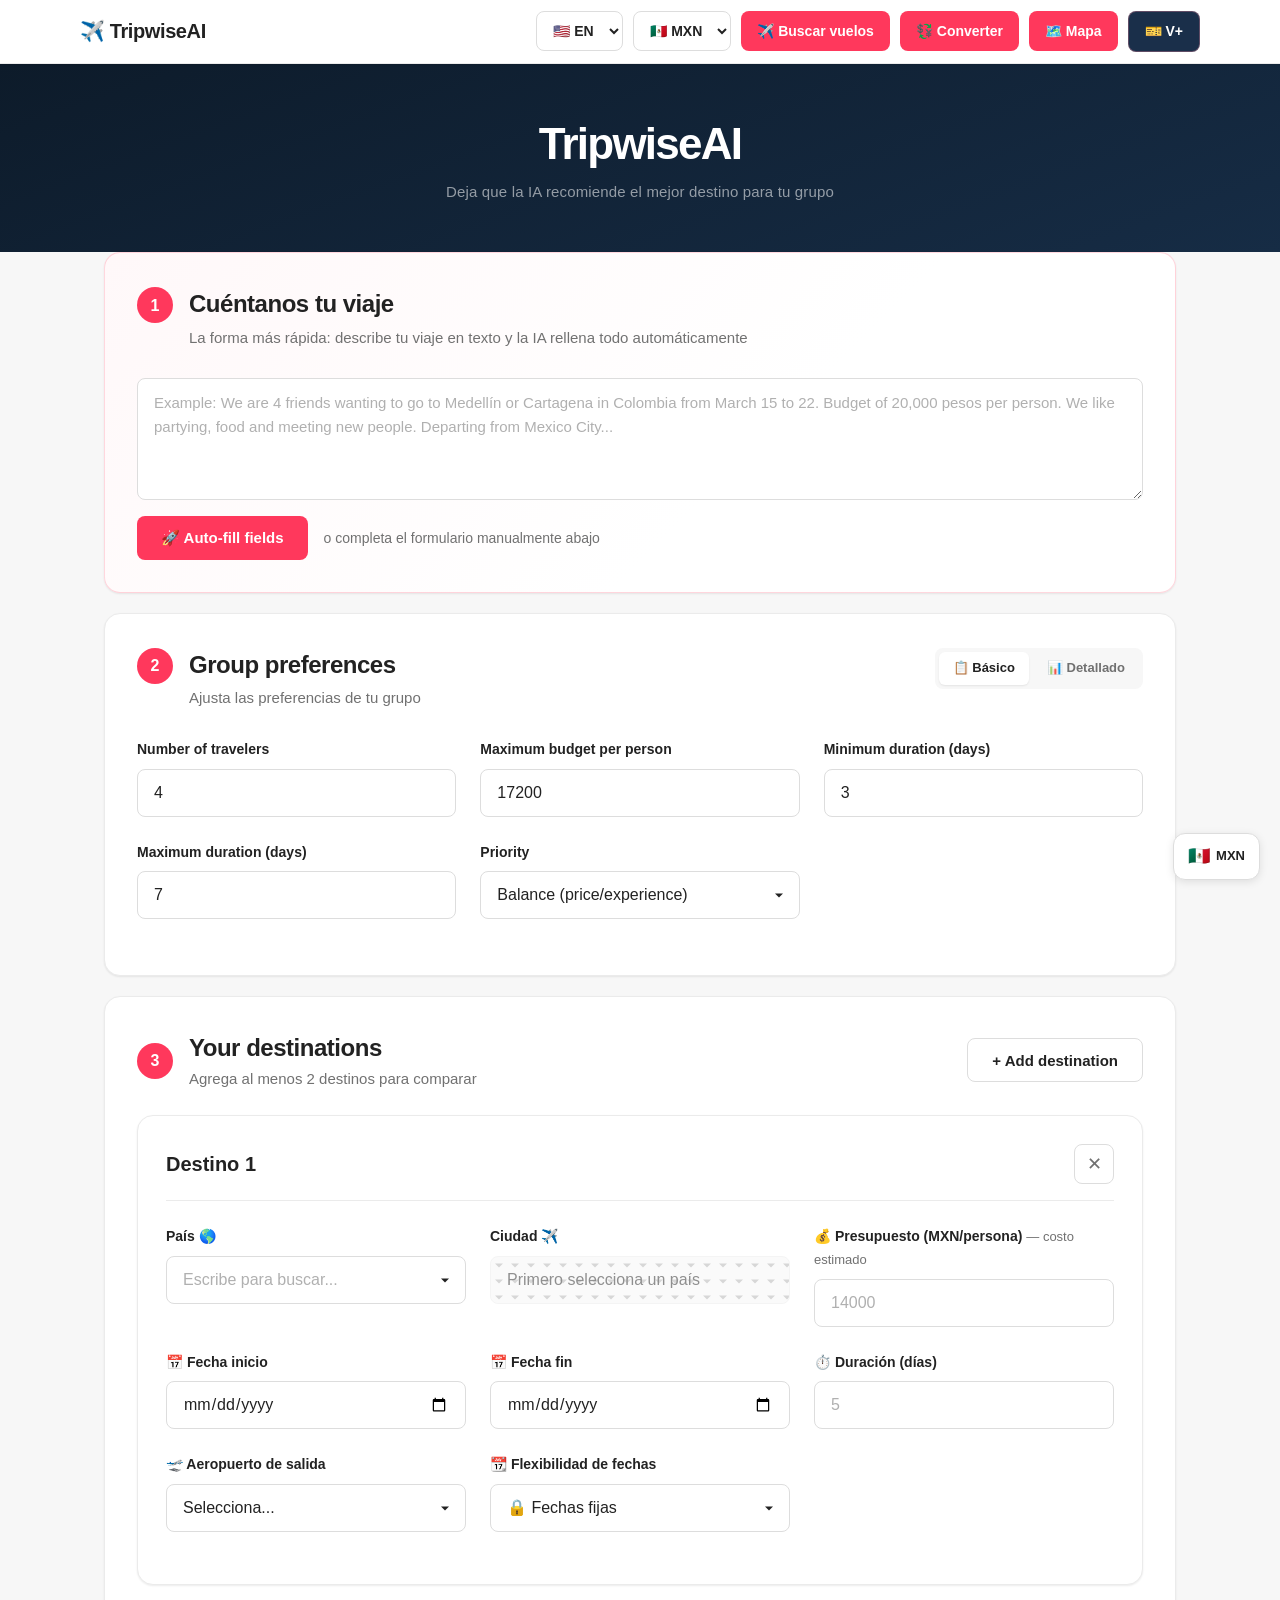
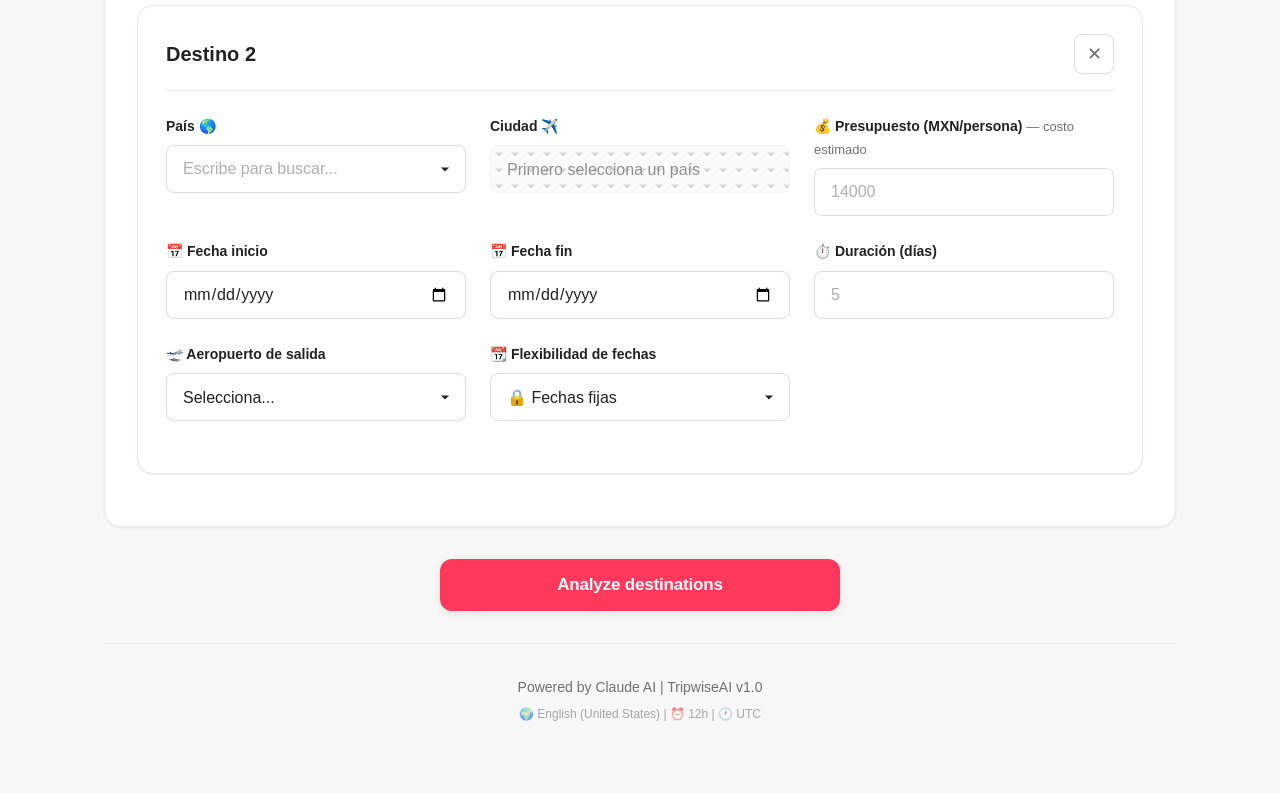
==== frontend/compare.html @ 7f43edf7 "feat: rediseño visual + página V+ Volaris - Nueva landing page: búsqueda de vuelos baratos como func" ====
<!DOCTYPE html>
<html lang="es">
<head>
    <meta charset="UTF-8">
    <meta name="viewport" content="width=device-width, initial-scale=1.0, maximum-scale=1.0, user-scalable=no">
    <meta name="apple-mobile-web-app-capable" content="yes">
    <meta name="apple-mobile-web-app-status-bar-style" content="default">
    <meta name="theme-color" content="#FF385C">
    <title>TripwiseAI - Encuentra tu próximo destino</title>
    <link rel="stylesheet" href="css/styles.css">
</head>
<body>

    <!-- Header sticky — fuera del container para que sea full-width -->
    <header class="site-header">
        <div class="header-content">
            <div class="header-left">
                <a href="index.html" class="header-logo">✈️ TripwiseAI</a>
            </div>
            <div class="header-right">
                <select id="language-selector" class="language-select">
                    <option value="es">🇪🇸 ES</option>
                    <option value="en">🇺🇸 EN</option>
                    <option value="pt">🇧🇷 PT</option>
                </select>
                <select id="currency-selector" class="currency-select">
                    <option value="USD">🇺🇸 USD</option>
                    <option value="MXN" selected>🇲🇽 MXN</option>
                    <option value="COP">🇨🇴 COP</option>
                </select>
                <a href="index.html" class="nav-link">✈️ Buscar vuelos</a>
                <a href="currency-converter.html" class="nav-link" data-i18n="header.converter">💱 Divisas</a>
                <a href="map.html" class="nav-link">🗺️ Mapa</a>
                <a href="vplus.html" class="nav-link nav-link-vplus">🎫 V+</a>
            </div>
        </div>
    </header>

    <div class="page-hero">
        <div class="page-hero-inner">
            <h1>Compara destinos</h1>
            <p class="hero-subtitle">Deja que la IA recomiende el mejor destino para tu grupo</p>
        </div>
    </div>

    <div class="container">
        <main>
            <!-- Paso 1: Cuéntanos tu viaje -->
            <section class="card step-card quick-fill-section">
                <div class="step-header">
                    <div class="step-badge">1</div>
                    <div class="step-info">
                        <h2 data-i18n="quickfill.title">Cuéntanos tu viaje</h2>
                        <p class="step-subtitle">La forma más rápida: describe tu viaje en texto y la IA rellena todo automáticamente</p>
                    </div>
                </div>

                <div class="quick-fill-container">
                    <textarea
                        id="quick-fill-text"
                        class="input quick-fill-textarea"
                        rows="4"
                        data-i18n-placeholder="quickfill.placeholder"
                        placeholder="Ejemplo: Somos 4 amigos que queremos ir a Medellín o Cartagena en Colombia del 15 al 22 de marzo. Presupuesto de 20,000 pesos por persona. Nos gusta la fiesta, comida y conocer gente nueva. Salimos desde Ciudad de México..."
                    ></textarea>

                    <div class="quick-fill-actions">
                        <button id="quick-fill-btn" class="btn btn-primary">
                            <span data-i18n="quickfill.button">🚀 Auto-rellenar campos</span>
                        </button>
                        <span class="or-divider">o completa el formulario manualmente abajo</span>
                    </div>

                    <div id="quick-fill-loading" class="loading hidden">
                        <div class="spinner-small"></div>
                        <p data-i18n="quickfill.loading">Analizando tu descripción...</p>
                    </div>
                </div>
            </section>

            <!-- Paso 2: Configura tu búsqueda -->
            <section class="card step-card preferences-section">
                <div class="step-header">
                    <div class="step-badge">2</div>
                    <div class="step-info">
                        <h2>Configura tu búsqueda</h2>
                        <p class="step-subtitle">Ajusta las preferencias de tu grupo</p>
                    </div>
                    <div class="mode-toggle">
                        <label class="mode-option">
                            <input type="radio" name="analysis-mode" value="practical" checked>
                            <span class="mode-pill">📋 Básico</span>
                        </label>
                        <label class="mode-option">
                            <input type="radio" name="analysis-mode" value="complete">
                            <span class="mode-pill">📊 Detallado</span>
                        </label>
                    </div>
                </div>

                <div class="form-grid">
                    <div class="form-group">
                        <label>Número de viajeros</label>
                        <input type="number" id="num-travelers" min="1" value="4" class="input">
                    </div>

                    <div class="form-group">
                        <label for="max-budget">Presupuesto máximo por persona (MXN) <span class="label-optional">— techo para el análisis</span></label>
                        <input type="number" id="max-budget" min="0" value="17200" class="input">
                    </div>

                    <div class="form-group">
                        <label>Duración mínima (días)</label>
                        <input type="number" id="min-days" min="1" value="3" class="input">
                    </div>

                    <div class="form-group">
                        <label>Duración máxima (días)</label>
                        <input type="number" id="max-days" min="1" value="7" class="input">
                    </div>

                    <div class="form-group">
                        <label>Prioridad</label>
                        <select id="priority" class="input">
                            <option value="price">Precio (lo más barato)</option>
                            <option value="balance" selected>Balance (precio/experiencia)</option>
                            <option value="experience">Experiencia (calidad)</option>
                        </select>
                    </div>
                </div>

                <div class="form-group complete-mode-only">
                    <label>Tipos de viaje preferidos</label>
                    <div class="checkbox-group">
                        <label class="checkbox-label"><input type="checkbox" value="playa" class="travel-type"> Playa</label>
                        <label class="checkbox-label"><input type="checkbox" value="ciudad" class="travel-type"> Ciudad</label>
                        <label class="checkbox-label"><input type="checkbox" value="naturaleza" class="travel-type"> Naturaleza</label>
                        <label class="checkbox-label"><input type="checkbox" value="cultural" class="travel-type"> Cultural</label>
                        <label class="checkbox-label"><input type="checkbox" value="aventura" class="travel-type"> Aventura</label>
                    </div>
                </div>

                <div class="form-group complete-mode-only">
                    <label>Actividades de interés</label>
                    <div class="checkbox-group">
                        <label class="checkbox-label"><input type="checkbox" value="comida" class="activity"> Comida</label>
                        <label class="checkbox-label"><input type="checkbox" value="fiesta" class="activity"> Fiesta</label>
                        <label class="checkbox-label"><input type="checkbox" value="historia" class="activity"> Historia</label>
                        <label class="checkbox-label"><input type="checkbox" value="deportes" class="activity"> Deportes extremos</label>
                        <label class="checkbox-label"><input type="checkbox" value="relajacion" class="activity"> Relajación</label>
                        <label class="checkbox-label"><input type="checkbox" value="compras" class="activity"> Compras</label>
                    </div>
                </div>

                <div class="form-group complete-mode-only">
                    <label>Actividades a evitar</label>
                    <div class="checkbox-group">
                        <label class="checkbox-label"><input type="checkbox" value="alturas" class="avoid-activity"> Alturas</label>
                        <label class="checkbox-label"><input type="checkbox" value="calor_extremo" class="avoid-activity"> Calor extremo</label>
                        <label class="checkbox-label"><input type="checkbox" value="frio_extremo" class="avoid-activity"> Frío extremo</label>
                        <label class="checkbox-label"><input type="checkbox" value="multitudes" class="avoid-activity"> Multitudes</label>
                    </div>
                </div>

                <h3 class="complete-mode-only section-divider-title">Estilo de viaje</h3>

                <div class="form-grid complete-mode-only">
                    <div class="form-group">
                        <label class="checkbox-label"><input type="checkbox" id="prefers-hostels" checked> 🛏️ Siempre nos quedamos en hostales</label>
                    </div>
                    <div class="form-group">
                        <label class="checkbox-label"><input type="checkbox" id="values-social" checked> 👥 Nos gusta conocer gente nueva</label>
                    </div>
                </div>

                <div class="form-group complete-mode-only">
                    <label class="checkbox-label"><input type="checkbox" id="city-safety-important" checked> 🛡️ La seguridad de la ciudad/barrio es muy importante</label>
                </div>

                <h3 class="complete-mode-only section-divider-title">Trabajo remoto</h3>

                <div class="form-grid complete-mode-only">
                    <div class="form-group">
                        <label class="checkbox-label"><input type="checkbox" id="needs-wifi" checked> 🔴 Requiere WiFi confiable</label>
                    </div>
                    <div class="form-group">
                        <label class="checkbox-label"><input type="checkbox" id="works-during-trip" checked> Trabajan durante el viaje</label>
                    </div>
                </div>

                <div class="form-grid complete-mode-only">
                    <div class="form-group">
                        <label>Nivel de inglés del grupo</label>
                        <select id="english-level" class="input">
                            <option value="none">Ninguno</option>
                            <option value="basic" selected>Básico</option>
                            <option value="intermediate">Intermedio</option>
                            <option value="fluent">Fluido</option>
                        </select>
                    </div>
                    <div class="form-group">
                        <label>Moneda preferida</label>
                        <select id="currency-preference" class="input">
                            <option value="">No aplica</option>
                            <option value="USD">USD (Dólar americano)</option>
                            <option value="EUR">EUR (Euro)</option>
                            <option value="MXN">MXN (Mantener en pesos)</option>
                            <option value="best_rate">La que tenga mejor tasa</option>
                        </select>
                    </div>
                </div>

                <h3 class="complete-mode-only section-divider-title">Documentos y salud</h3>

                <div class="form-grid complete-mode-only">
                    <div class="form-group">
                        <label class="checkbox-label"><input type="checkbox" id="has-passport"> ¿Todos tienen pasaporte vigente?</label>
                    </div>
                    <div class="form-group">
                        <label class="checkbox-label"><input type="checkbox" id="has-us-visa"> ¿Tienen visa americana?</label>
                    </div>
                </div>

                <div class="form-grid complete-mode-only">
                    <div class="form-group">
                        <label class="checkbox-label"><input type="checkbox" id="has-insurance"> ¿Ya tienen seguro de viaje?</label>
                    </div>
                    <div class="form-group">
                        <label class="checkbox-label"><input type="checkbox" id="has-vaccines"> ¿Tienen vacunas requeridas?</label>
                    </div>
                </div>
            </section>

            <!-- Paso 3: Destinos -->
            <section class="step-card destinations-section">
                <div class="step-header section-header">
                    <div class="step-badge">3</div>
                    <div class="step-info">
                        <h2>Tus destinos</h2>
                        <p class="step-subtitle">Agrega al menos 2 destinos para comparar</p>
                    </div>
                    <button id="add-destination" class="btn btn-outline">+ Agregar destino</button>
                </div>

                <div id="destinations-container"></div>
            </section>

            <!-- Botón de Análisis -->
            <section class="analyze-section">
                <button id="analyze-btn" class="btn btn-analyze">
                    🔍 Analizar y recomendar
                </button>
                <div id="loading" class="loading hidden">
                    <div class="spinner"></div>
                    <p>La IA está analizando los destinos...</p>
                </div>
            </section>

            <!-- Resultados -->
            <section id="results" class="card results-section hidden">
                <h2>Tu recomendación</h2>
                <div id="results-content"></div>
            </section>
        </main>

        <footer>
            <p>TripwiseAI · Powered by Groq AI</p>
            <p class="locale-info" id="locale-info"><small></small></p>
        </footer>
    </div>

    <!-- Currency Indicator Badge -->
    <div id="currency-badge" class="currency-indicator" title="Cargando tasas de cambio...">
        <span class="currency-emoji">🇲🇽</span>
        <span id="currency-badge-text">MXN</span>
    </div>

    <!-- Exchange Rates Info Toast -->
    <div id="rates-toast" class="rates-toast hidden">
        <div class="toast-content">
            <span class="toast-icon">✅</span>
            <div class="toast-text">
                <strong>Tasas actualizadas</strong>
                <small id="toast-time"></small>
            </div>
        </div>
    </div>

    <script src="js/i18n.js"></script>
    <script src="js/destinations-data.js"></script>
    <script src="js/app.js"></script>
</body>
</html>
---- frontend/css/styles.css ----
* {
    margin: 0;
    padding: 0;
    box-sizing: border-box;
    -webkit-tap-highlight-color: rgba(255, 56, 92, 0.1);
}

:root {
    --primary-color: #FF385C;
    --primary-dark: #E31C5F;
    --primary-light: #FF5A5F;
    --secondary-color: #00A699;
    --success-color: #00A699;
    --warning-color: #F5A623;
    --danger-color: #E31C5F;
    --info-color: #007AFF;
    --text-primary: #222222;
    --text-secondary: #717171;
    --text-light: #B0B0B0;
    --border-color: #DDDDDD;
    --border-light: #EBEBEB;
    --bg-page: #F7F7F7;
    --bg-secondary: #F7F7F7;
    --bg-white: #FFFFFF;
    --shadow-sm: 0 1px 2px rgba(0,0,0,0.08);
    --shadow-md: 0 2px 8px rgba(0,0,0,0.10);
    --shadow-lg: 0 6px 16px rgba(0,0,0,0.12);
    --radius-sm: 8px;
    --radius-md: 12px;
    --radius-lg: 16px;
    --header-height: 64px;
}

html {
    -webkit-text-size-adjust: 100%;
    -ms-text-size-adjust: 100%;
}

body {
    font-family: -apple-system, BlinkMacSystemFont, 'Segoe UI', Roboto, Helvetica, Arial, sans-serif;
    background: var(--bg-page);
    color: var(--text-primary);
    line-height: 1.6;
    -webkit-font-smoothing: antialiased;
    -moz-osx-font-smoothing: grayscale;
    overflow-x: hidden;
}

/* ─── Sticky Header ─────────────────────────────────── */

.site-header {
    position: sticky;
    top: 0;
    z-index: 100;
    background: var(--bg-white);
    border-bottom: 1px solid var(--border-light);
    box-shadow: var(--shadow-sm);
    height: var(--header-height);
    display: flex;
    align-items: center;
    padding: 0 24px;
}

.header-content {
    display: flex;
    justify-content: space-between;
    align-items: center;
    gap: 24px;
    max-width: 1120px;
    width: 100%;
    margin: 0 auto;
}

.header-left {
    flex: 1;
}

.header-logo {
    font-size: 1.25rem;
    font-weight: 700;
    color: var(--text-primary);
    text-decoration: none;
    letter-spacing: -0.02em;
    display: flex;
    align-items: center;
    gap: 6px;
}

.header-logo:hover {
    color: var(--primary-color);
}

.header-right {
    display: flex;
    align-items: center;
    gap: 10px;
}

.nav-link {
    padding: 8px 16px;
    background: var(--primary-color);
    color: white;
    text-decoration: none;
    border-radius: var(--radius-sm);
    font-size: 0.875rem;
    font-weight: 600;
    transition: background 0.15s ease;
    white-space: nowrap;
    min-height: 40px;
    display: flex;
    align-items: center;
    gap: 4px;
}

.nav-link:hover {
    background: var(--primary-dark);
}

.nav-link-vplus {
    background: #1A2F4A;
    border: 1px solid rgba(255, 143, 163, 0.3);
}

.nav-link-vplus:hover {
    background: #162C45;
}

.back-link {
    padding: 8px 16px;
    background: white;
    color: var(--text-primary);
    text-decoration: none;
    border: 1.5px solid var(--border-color);
    border-radius: var(--radius-sm);
    font-size: 0.875rem;
    font-weight: 600;
    transition: all 0.15s ease;
    display: flex;
    align-items: center;
    gap: 6px;
    min-height: 40px;
    white-space: nowrap;
}

.back-link:hover {
    border-color: var(--text-primary);
    background: var(--bg-secondary);
}

/* Language & Currency Selectors */
.language-select,
.currency-select {
    padding: 8px 12px;
    border: 1px solid var(--border-color);
    border-radius: var(--radius-sm);
    font-size: 0.875rem;
    font-weight: 600;
    color: var(--text-primary);
    background: white;
    cursor: pointer;
    transition: border-color 0.15s ease;
    min-height: 40px;
}

.language-select:hover,
.currency-select:hover {
    border-color: var(--text-primary);
}

.language-select:focus,
.currency-select:focus {
    outline: none;
    border-color: var(--primary-color);
    box-shadow: 0 0 0 2px rgba(255, 56, 92, 0.1);
}

/* ─── Container ──────────────────────────────────────── */

.container {
    max-width: 1120px;
    margin: 0 auto;
    padding: 0 24px 48px;
    width: 100%;
}

/* ─── Page Hero (dark, full-width) ──────────────────── */

.page-hero {
    background: linear-gradient(160deg, #0D1B2A 0%, #162C45 100%);
    padding: 56px 24px 48px;
    text-align: center;
}

.page-hero-inner {
    max-width: 800px;
    margin: 0 auto;
}

.page-hero h1 {
    font-size: 2.75rem;
    font-weight: 800;
    letter-spacing: -0.04em;
    line-height: 1.1;
    color: white;
    margin-bottom: 12px;
}

.page-hero .hero-subtitle {
    color: rgba(255, 255, 255, 0.55);
    font-size: 0.9375rem;
    letter-spacing: 0.01em;
}

/* Legacy .hero — kept for any remaining uses */
.hero {
    padding: 40px 0 8px;
}

.hero h1 {
    font-size: 2.25rem;
    font-weight: 700;
    color: var(--text-primary);
    letter-spacing: -0.03em;
    margin-bottom: 8px;
}

.hero-subtitle {
    font-size: 1.0625rem;
    color: var(--text-secondary);
}

/* ─── Cards ──────────────────────────────────────────── */

.card {
    background: var(--bg-white);
    border: 1px solid var(--border-light);
    border-radius: var(--radius-lg);
    padding: 32px;
    margin-bottom: 20px;
    box-shadow: var(--shadow-sm);
}

/* ─── Step System ────────────────────────────────────── */

.step-card {
    margin-bottom: 20px;
}

.step-header {
    display: flex;
    align-items: flex-start;
    gap: 16px;
    margin-bottom: 28px;
}

.step-badge {
    width: 36px;
    height: 36px;
    min-width: 36px;
    background: var(--primary-color);
    color: white;
    border-radius: 50%;
    display: flex;
    align-items: center;
    justify-content: center;
    font-size: 1rem;
    font-weight: 700;
    margin-top: 2px;
    flex-shrink: 0;
}

.step-info {
    flex: 1;
}

.step-info h2 {
    margin-bottom: 2px;
}

.step-subtitle {
    color: var(--text-secondary);
    font-size: 0.9375rem;
    margin: 0;
    font-weight: 400;
}

.label-optional {
    font-weight: 400;
    color: var(--text-secondary);
    font-size: 0.8125rem;
}

.section-divider-title {
    margin-top: 28px;
    margin-bottom: 16px;
    padding-top: 24px;
    border-top: 1px solid var(--border-light);
    font-size: 0.8125rem;
    text-transform: uppercase;
    letter-spacing: 0.06em;
    font-weight: 600;
    color: var(--text-secondary);
}

/* ─── Typography ─────────────────────────────────────── */

h2 {
    font-size: 1.5rem;
    font-weight: 600;
    color: var(--text-primary);
    letter-spacing: -0.02em;
}

h3 {
    font-size: 1.125rem;
    font-weight: 600;
    color: var(--text-primary);
}

/* ─── Mode Toggle ────────────────────────────────────── */

.mode-toggle {
    display: flex;
    gap: 4px;
    background: var(--bg-secondary);
    padding: 4px;
    border-radius: var(--radius-sm);
    flex-shrink: 0;
    align-self: flex-start;
    margin-top: 2px;
}

.mode-option {
    cursor: pointer;
}

.mode-option input[type="radio"] {
    display: none;
}

.mode-pill {
    display: block;
    padding: 6px 14px;
    border-radius: calc(var(--radius-sm) - 2px);
    font-size: 0.8125rem;
    font-weight: 600;
    color: var(--text-secondary);
    transition: all 0.15s ease;
    white-space: nowrap;
    cursor: pointer;
    user-select: none;
}

.mode-option input[type="radio"]:checked + .mode-pill {
    background: white;
    color: var(--text-primary);
    box-shadow: var(--shadow-sm);
}

/* Complete mode visibility */
.complete-mode-only {
    display: block;
}

body.practical-mode .complete-mode-only {
    display: none !important;
}

/* ─── Form Elements ──────────────────────────────────── */

.form-grid {
    display: grid;
    grid-template-columns: repeat(auto-fit, minmax(280px, 1fr));
    gap: 24px;
    margin-bottom: 24px;
}

.form-group {
    display: flex;
    flex-direction: column;
    gap: 8px;
}

label {
    font-weight: 600;
    font-size: 0.875rem;
    color: var(--text-primary);
}

.input {
    padding: 12px 16px;
    border: 1px solid var(--border-color);
    border-radius: var(--radius-sm);
    font-size: 1rem;
    font-family: inherit;
    transition: border-color 0.15s ease, box-shadow 0.15s ease;
    background: white;
    color: var(--text-primary);
    min-height: 48px;
    -webkit-appearance: none;
    appearance: none;
}

.input:hover {
    border-color: var(--text-primary);
}

.input:focus {
    outline: none;
    border-color: var(--primary-color);
    box-shadow: 0 0 0 3px rgba(255, 56, 92, 0.12);
}

.input:disabled {
    background: var(--bg-secondary);
    cursor: not-allowed;
    opacity: 0.5;
    border-color: var(--border-light);
}

.input::placeholder {
    color: var(--text-light);
}

@supports (-webkit-touch-callout: none) {
    .input { font-size: 16px; }
}

select.input {
    cursor: pointer;
    background-image: url("data:image/svg+xml,%3Csvg xmlns='http://www.w3.org/2000/svg' width='16' height='16' viewBox='0 0 16 16'%3E%3Cpath fill='%23222222' d='M8 10.5l-4-4h8z'/%3E%3C/svg%3E");
    background-repeat: no-repeat;
    background-position: right 12px center;
    padding-right: 40px;
}

select.input:disabled {
    background-image: url("data:image/svg+xml,%3Csvg xmlns='http://www.w3.org/2000/svg' width='16' height='16' viewBox='0 0 16 16'%3E%3Cpath fill='%23B0B0B0' d='M8 10.5l-4-4h8z'/%3E%3C/svg%3E");
}

input[list].input {
    background-image: url("data:image/svg+xml,%3Csvg xmlns='http://www.w3.org/2000/svg' width='16' height='16' viewBox='0 0 16 16'%3E%3Cpath fill='%23222222' d='M8 10.5l-4-4h8z'/%3E%3C/svg%3E");
    background-repeat: no-repeat;
    background-position: right 12px center;
    padding-right: 40px;
}

textarea.input {
    resize: vertical;
    min-height: 80px;
    font-family: inherit;
}

/* ─── Checkboxes ─────────────────────────────────────── */

.checkbox-group {
    display: flex;
    flex-wrap: wrap;
    gap: 10px;
    margin-top: 4px;
}

.checkbox-label {
    display: flex;
    align-items: center;
    gap: 8px;
    cursor: pointer;
    font-weight: 400;
    font-size: 0.9375rem;
    color: var(--text-primary);
    padding: 8px 12px;
    border: 1px solid var(--border-color);
    border-radius: var(--radius-sm);
    transition: all 0.15s ease;
    background: white;
}

.checkbox-label:hover {
    border-color: var(--text-primary);
    background: var(--bg-secondary);
}

.checkbox-label input[type="checkbox"] {
    width: 18px;
    height: 18px;
    cursor: pointer;
    accent-color: var(--primary-color);
    flex-shrink: 0;
}

/* ─── Buttons ────────────────────────────────────────── */

.btn {
    padding: 12px 24px;
    border: none;
    border-radius: var(--radius-sm);
    font-size: 0.9375rem;
    font-weight: 600;
    cursor: pointer;
    transition: all 0.15s ease;
    font-family: inherit;
    min-height: 44px;
    display: inline-flex;
    align-items: center;
    justify-content: center;
    gap: 6px;
}

.btn-primary {
    background: var(--primary-color);
    color: white;
}

.btn-primary:hover {
    background: var(--primary-dark);
    transform: translateY(-1px);
    box-shadow: var(--shadow-md);
}

.btn-primary:active {
    transform: translateY(0);
    box-shadow: none;
}

.btn-outline {
    background: white;
    border: 1.5px solid var(--border-color);
    color: var(--text-primary);
}

.btn-outline:hover {
    border-color: var(--text-primary);
    background: var(--bg-secondary);
}

.btn-analyze {
    background: var(--primary-color);
    color: white;
    font-size: 1.0625rem;
    padding: 16px 40px;
    width: 100%;
    max-width: 400px;
    border-radius: var(--radius-md);
    box-shadow: var(--shadow-md);
    font-weight: 700;
    letter-spacing: -0.01em;
}

.btn-analyze:hover {
    background: var(--primary-dark);
    box-shadow: var(--shadow-lg);
    transform: translateY(-2px);
}

.btn-analyze:active {
    transform: translateY(0);
}

/* ─── Quick Fill ─────────────────────────────────────── */

.quick-fill-section {
    background: linear-gradient(135deg, #FFF8F9 0%, #FFFFFF 60%);
    border-color: rgba(255, 56, 92, 0.2);
}

.quick-fill-container {
    display: flex;
    flex-direction: column;
    gap: 16px;
}

.quick-fill-textarea {
    min-height: 110px;
    resize: vertical;
    font-size: 0.9375rem;
    line-height: 1.6;
    background: white;
}

.quick-fill-textarea:focus {
    border-color: var(--primary-color);
    box-shadow: 0 0 0 3px rgba(255, 56, 92, 0.1);
}

.quick-fill-actions {
    display: flex;
    align-items: center;
    gap: 16px;
    flex-wrap: wrap;
}

.or-divider {
    color: var(--text-secondary);
    font-size: 0.875rem;
}

#quick-fill-loading {
    display: flex;
    align-items: center;
    gap: 12px;
    padding: 12px 16px;
    background: #FFF8F9;
    border-radius: var(--radius-sm);
    border: 1px solid rgba(255, 56, 92, 0.15);
}

#quick-fill-loading p {
    color: var(--primary-color);
    font-weight: 600;
    margin: 0;
    font-size: 0.9375rem;
}

/* ─── Destination Cards ──────────────────────────────── */

.destinations-section {
    background: var(--bg-white);
    border: 1px solid var(--border-light);
    border-radius: var(--radius-lg);
    padding: 32px;
    margin-bottom: 20px;
    box-shadow: var(--shadow-sm);
}

.section-header {
    display: flex;
    align-items: center;
    gap: 16px;
    margin-bottom: 24px;
}

.section-header h2 {
    margin-bottom: 0;
}

.destination-card {
    background: white;
    border: 1px solid var(--border-light);
    border-radius: var(--radius-lg);
    padding: 28px;
    margin-bottom: 20px;
    box-shadow: var(--shadow-sm);
    transition: box-shadow 0.2s ease;
}

.destination-card:hover {
    box-shadow: var(--shadow-md);
}

.destination-header {
    display: flex;
    justify-content: space-between;
    align-items: center;
    margin-bottom: 24px;
    padding-bottom: 16px;
    border-bottom: 1px solid var(--border-light);
}

.destination-header h3 {
    color: var(--text-primary);
    font-size: 1.25rem;
}

.remove-destination {
    background: white;
    border: 1px solid var(--border-color);
    color: var(--text-secondary);
    font-size: 1.125rem;
    cursor: pointer;
    padding: 6px 10px;
    border-radius: var(--radius-sm);
    transition: all 0.15s ease;
    min-width: 40px;
    min-height: 40px;
    display: flex;
    align-items: center;
    justify-content: center;
}

.remove-destination:hover {
    background: #FFF0F0;
    border-color: var(--danger-color);
    color: var(--danger-color);
}

/* ─── Analyze Section ────────────────────────────────── */

.analyze-section {
    text-align: center;
    margin: 32px 0;
}

.loading {
    margin-top: 24px;
    display: flex;
    flex-direction: column;
    align-items: center;
    gap: 12px;
}

.loading p {
    color: var(--text-secondary);
    font-size: 0.9375rem;
}

.spinner {
    border: 3px solid var(--border-light);
    border-top: 3px solid var(--primary-color);
    border-radius: 50%;
    width: 44px;
    height: 44px;
    animation: spin 0.8s linear infinite;
}

.spinner-small {
    width: 20px;
    height: 20px;
    border: 2.5px solid var(--border-light);
    border-top-color: var(--primary-color);
    border-radius: 50%;
    animation: spin 0.8s linear infinite;
    flex-shrink: 0;
}

@keyframes spin {
    0% { transform: rotate(0deg); }
    100% { transform: rotate(360deg); }
}

@keyframes slideIn {
    from { transform: translateX(400px); opacity: 0; }
    to { transform: translateX(0); opacity: 1; }
}

@keyframes slideOut {
    from { transform: translateX(0); opacity: 1; }
    to { transform: translateX(400px); opacity: 0; }
}

.hidden {
    display: none !important;
}

/* ─── Results ────────────────────────────────────────── */

.results-section {
    background: white;
}

.recommendation-box {
    background: linear-gradient(135deg, #FFF8F9, #FFF);
    padding: 28px;
    border-radius: var(--radius-md);
    margin-bottom: 24px;
    border: 2px solid var(--primary-color);
}

.recommendation-title {
    font-size: 1.875rem;
    color: var(--primary-color);
    margin-bottom: 8px;
    font-weight: 700;
    letter-spacing: -0.02em;
}

.score-container {
    display: grid;
    grid-template-columns: repeat(auto-fit, minmax(220px, 1fr));
    gap: 16px;
    margin: 24px 0;
}

.score-card {
    background: white;
    padding: 20px;
    border-radius: var(--radius-md);
    border: 1px solid var(--border-light);
    box-shadow: var(--shadow-sm);
}

.score {
    font-size: 2.25rem;
    font-weight: 700;
    color: var(--primary-color);
}

.reason-list {
    list-style: none;
    padding: 0;
}

.reason-list li {
    padding: 14px 16px;
    margin: 10px 0;
    background: white;
    border-radius: var(--radius-md);
    border-left: 4px solid var(--primary-color);
    box-shadow: var(--shadow-sm);
    font-size: 0.9375rem;
}

.tips-grid {
    display: grid;
    grid-template-columns: repeat(auto-fit, minmax(260px, 1fr));
    gap: 16px;
    margin-top: 24px;
}

.tip-card {
    background: white;
    padding: 20px;
    border-radius: var(--radius-md);
    border: 1px solid var(--border-light);
    box-shadow: var(--shadow-sm);
}

.tip-card h4 {
    color: var(--text-primary);
    margin-bottom: 10px;
    font-size: 0.9375rem;
    font-weight: 600;
}

.tip-card ul {
    padding-left: 18px;
    font-size: 0.9rem;
    color: var(--text-secondary);
}

/* ─── Currency Badge & Toast ─────────────────────────── */

.currency-indicator {
    position: fixed;
    bottom: 20px;
    right: 20px;
    background: white;
    border: 1.5px solid var(--border-color);
    border-radius: var(--radius-md);
    padding: 8px 14px;
    font-size: 0.8125rem;
    font-weight: 600;
    color: var(--text-primary);
    box-shadow: var(--shadow-md);
    z-index: 1000;
    display: flex;
    align-items: center;
    gap: 6px;
    transition: all 0.2s ease;
    cursor: help;
}

.currency-indicator:hover {
    border-color: var(--primary-color);
    box-shadow: var(--shadow-lg);
}

.currency-indicator .currency-emoji {
    font-size: 1.125rem;
}

.rates-toast {
    position: fixed;
    top: calc(var(--header-height) + 12px);
    right: 20px;
    background: white;
    border: 1px solid var(--border-light);
    border-left: 4px solid var(--success-color);
    border-radius: var(--radius-md);
    padding: 14px 18px;
    box-shadow: var(--shadow-lg);
    z-index: 2000;
    transition: all 0.3s ease;
    transform: translateX(0);
}

.rates-toast.hidden {
    transform: translateX(420px);
    opacity: 0;
    pointer-events: none;
}

.toast-content {
    display: flex;
    align-items: center;
    gap: 10px;
}

.toast-icon {
    font-size: 1.375rem;
}

.toast-text {
    display: flex;
    flex-direction: column;
    gap: 2px;
}

.toast-text strong {
    font-size: 0.875rem;
    color: var(--text-primary);
}

.toast-text small {
    font-size: 0.75rem;
    color: var(--text-secondary);
}

/* ─── Footer ─────────────────────────────────────────── */

footer {
    text-align: center;
    padding: 32px 0 16px;
    color: var(--text-secondary);
    font-size: 0.875rem;
    border-top: 1px solid var(--border-light);
    margin-top: 32px;
}

footer p {
    margin-bottom: 4px;
}

.locale-info {
    opacity: 0.6;
}

.locale-info small {
    font-size: 0.75rem;
}

/* ─── Mobile ─────────────────────────────────────────── */

@media (max-width: 768px) {
    html { scroll-behavior: smooth; }

    :root { --header-height: 56px; }

    .page-hero {
        padding: 36px 16px 32px;
    }

    .page-hero h1 {
        font-size: 2rem;
    }

    .site-header {
        height: var(--header-height);
        padding: 0 16px;
    }

    .header-logo {
        font-size: 1.125rem;
    }

    .header-right {
        gap: 8px;
    }

    .language-select,
    .currency-select {
        font-size: 0.8125rem;
        padding: 6px 10px;
        min-height: 36px;
    }

    .nav-link {
        font-size: 0.8125rem;
        padding: 6px 12px;
        min-height: 36px;
    }

    .container {
        padding: 0 16px 48px;
    }

    .hero {
        padding: 24px 0 4px;
    }

    .hero h1 {
        font-size: 1.625rem;
        line-height: 1.2;
    }

    .hero-subtitle {
        font-size: 0.9375rem;
    }

    .card {
        padding: 20px 16px;
        border-radius: var(--radius-md);
        margin-bottom: 16px;
    }

    .step-card {
        margin-bottom: 16px;
    }

    .step-header {
        flex-wrap: wrap;
        gap: 12px;
        margin-bottom: 20px;
    }

    .step-badge {
        width: 32px;
        height: 32px;
        min-width: 32px;
        font-size: 0.875rem;
    }

    .mode-toggle {
        width: 100%;
        justify-content: center;
        margin-left: 44px;
    }

    h2 {
        font-size: 1.25rem;
    }

    h3 {
        font-size: 1rem;
    }

    .form-grid {
        grid-template-columns: 1fr;
        gap: 16px;
        margin-bottom: 16px;
    }

    .form-group {
        gap: 6px;
    }

    label {
        font-size: 0.875rem;
    }

    .input {
        padding: 12px 14px;
        font-size: 16px;
        min-height: 48px;
    }

    select.input {
        padding-right: 36px;
    }

    textarea.input {
        min-height: 100px;
    }

    .checkbox-group {
        gap: 8px;
    }

    .checkbox-label {
        padding: 10px 12px;
        font-size: 0.875rem;
    }

    .checkbox-label input[type="checkbox"] {
        width: 20px;
        height: 20px;
    }

    .btn {
        min-height: 48px;
        font-size: 0.9375rem;
    }

    .btn-primary {
        width: 100%;
        justify-content: center;
    }

    .btn-outline {
        width: auto;
    }

    .btn-analyze {
        font-size: 1rem;
        padding: 16px 24px;
        max-width: 100%;
    }

    .quick-fill-actions {
        flex-direction: column;
        align-items: flex-start;
        gap: 8px;
    }

    .or-divider {
        font-size: 0.8125rem;
    }

    .destinations-section {
        padding: 20px 16px;
        border-radius: var(--radius-md);
    }

    .section-header {
        flex-wrap: wrap;
        gap: 12px;
    }

    .section-header .btn-outline {
        width: 100%;
        margin-left: 48px;
    }

    .destination-card {
        padding: 20px 16px;
        margin-bottom: 16px;
    }

    .destination-header {
        margin-bottom: 16px;
        padding-bottom: 12px;
    }

    .analyze-section {
        position: sticky;
        bottom: 0;
        background: white;
        padding: 14px 16px;
        margin: 0 -16px;
        box-shadow: 0 -2px 12px rgba(0,0,0,0.08);
        z-index: 10;
    }

    .analyze-section .btn-analyze {
        max-width: 100%;
    }

    .score-container {
        grid-template-columns: 1fr;
    }

    .tips-grid {
        grid-template-columns: 1fr;
    }

    .recommendation-title {
        font-size: 1.5rem;
    }

    .currency-indicator {
        bottom: 72px;
        right: 12px;
        padding: 7px 12px;
        font-size: 0.75rem;
    }

    .rates-toast {
        top: calc(var(--header-height) + 8px);
        right: 8px;
        left: 8px;
        padding: 12px 14px;
    }

    footer {
        padding: 24px 0 12px;
        font-size: 0.8125rem;
    }

    .btn:active,
    .checkbox-label:active {
        opacity: 0.7;
    }
}

@media (max-width: 374px) {
    .hero h1 { font-size: 1.375rem; }
    .card { padding: 16px 12px; }
    .destinations-section { padding: 16px 12px; }
}

@media (min-width: 769px) and (max-width: 1024px) {
    .container { padding: 0 20px 48px; }
    .form-grid { grid-template-columns: repeat(2, 1fr); gap: 20px; }
    .score-container { grid-template-columns: repeat(2, 1fr); }
    .tips-grid { grid-template-columns: repeat(2, 1fr); }
}

@media (max-height: 500px) and (orientation: landscape) {
    .hero { padding: 16px 0 4px; }
    .hero h1 { font-size: 1.375rem; }
    .card { padding: 16px; }
}
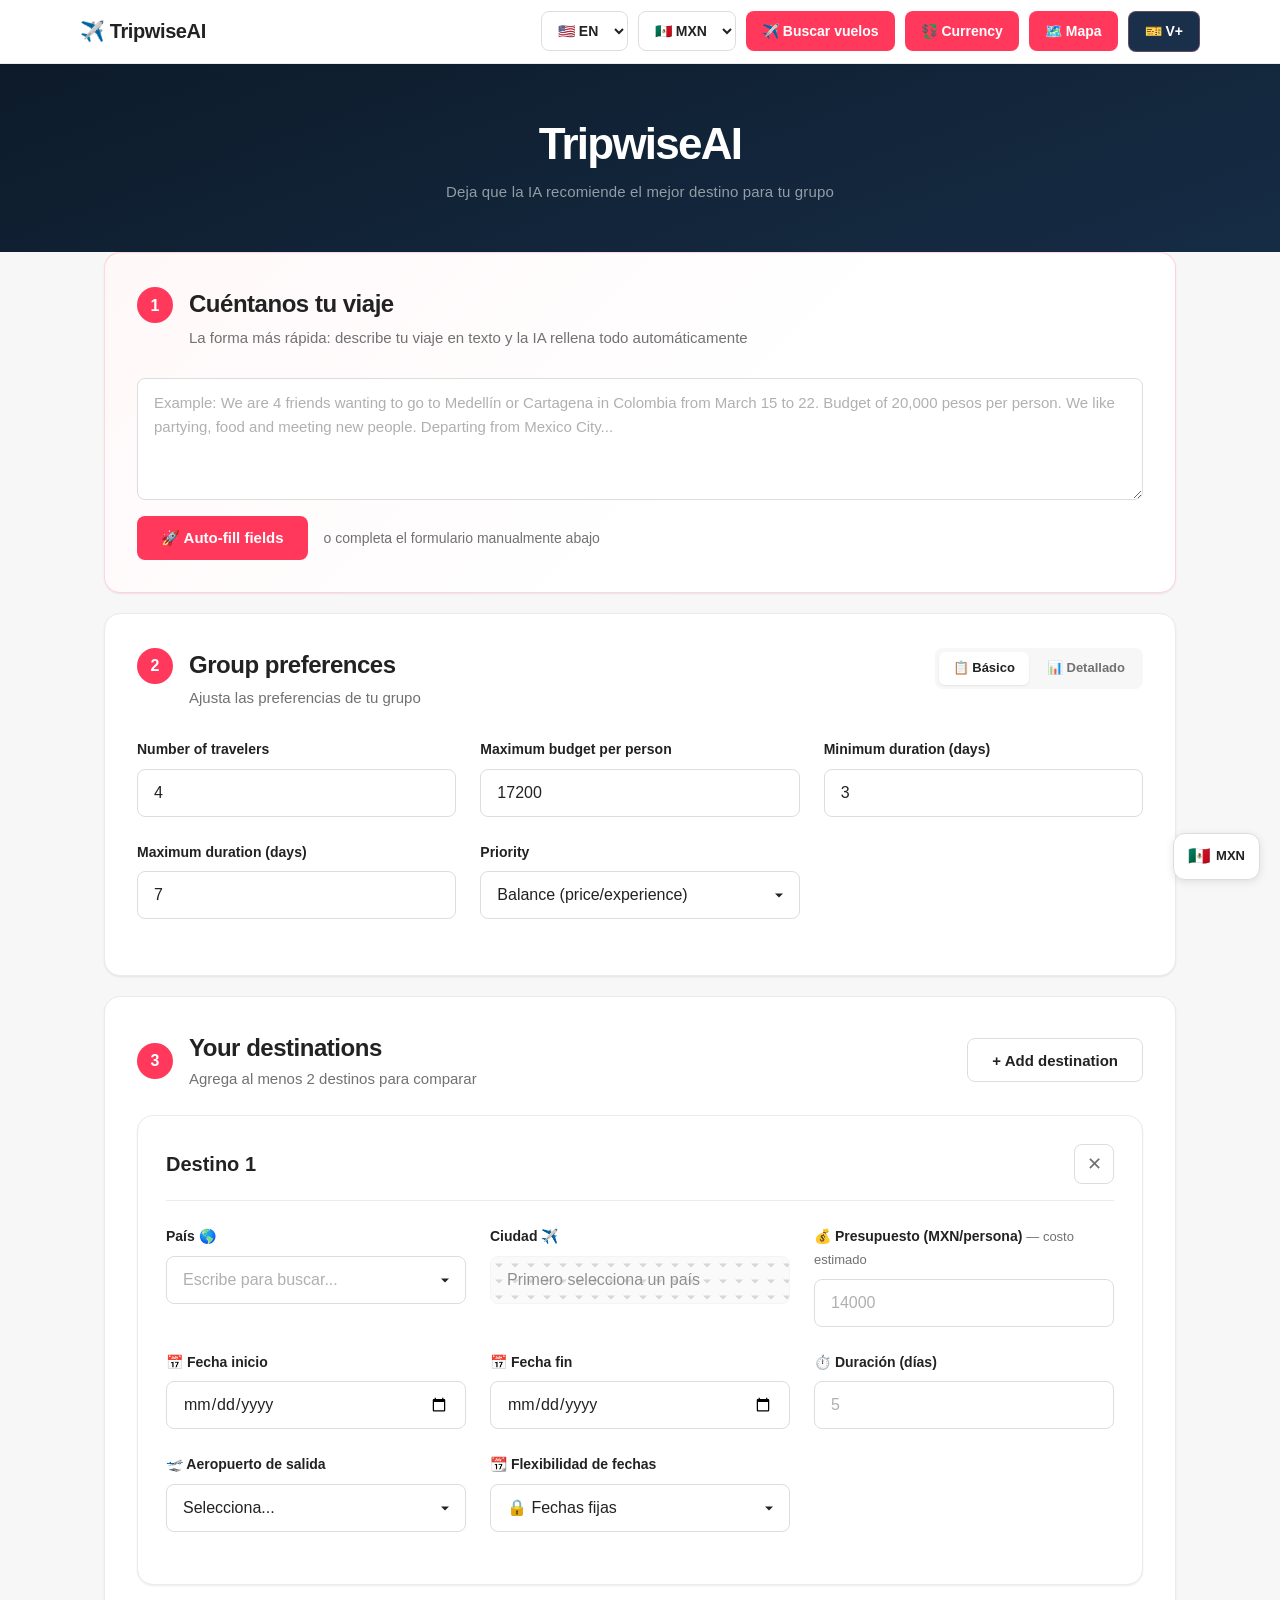
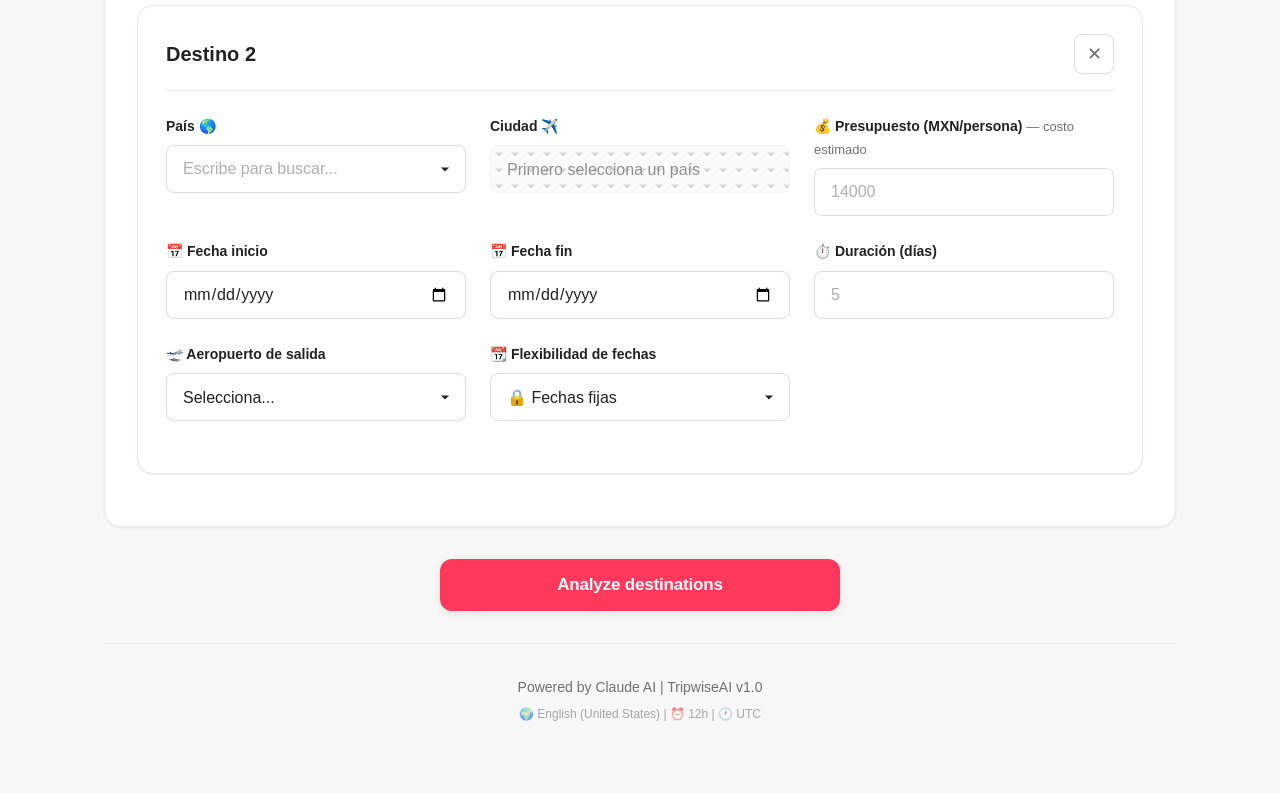
==== commit 54d42bdb: "Add French, German, Chinese, and Japanese languages to i18n system Co-Authored-By: Claude Sonnet 4.6" ====
--- a/frontend/compare.html
+++ b/frontend/compare.html
@@ -22,6 +22,10 @@
                     <option value="es">🇪🇸 ES</option>
                     <option value="en">🇺🇸 EN</option>
                     <option value="pt">🇧🇷 PT</option>
+                    <option value="fr">🇫🇷 FR</option>
+                    <option value="de">🇩🇪 DE</option>
+                    <option value="zh">🇨🇳 ZH</option>
+                    <option value="ja">🇯🇵 JA</option>
                 </select>
                 <select id="currency-selector" class="currency-select">
                     <option value="USD">🇺🇸 USD</option>
@@ -289,5 +293,6 @@
     <script src="js/i18n.js"></script>
     <script src="js/destinations-data.js"></script>
     <script src="js/app.js"></script>
+    <script src="js/nav.js"></script>
 </body>
 </html>
--- a/frontend/css/styles.css
+++ b/frontend/css/styles.css
@@ -928,6 +928,66 @@
     font-size: 0.75rem;
 }
 
+/* ─── Mobile Bottom Navigation ───────────────────────── */
+
+.mobile-bottom-nav {
+    display: none;
+}
+
+@media (max-width: 768px) {
+    .mobile-bottom-nav {
+        display: flex;
+        position: fixed;
+        bottom: 0;
+        left: 0;
+        right: 0;
+        z-index: 200;
+        background: white;
+        border-top: 1px solid var(--border-light);
+        box-shadow: 0 -2px 12px rgba(0, 0, 0, 0.08);
+        height: 60px;
+        padding-bottom: env(safe-area-inset-bottom, 0px);
+    }
+
+    .mbn-item {
+        flex: 1;
+        display: flex;
+        flex-direction: column;
+        align-items: center;
+        justify-content: center;
+        gap: 2px;
+        text-decoration: none;
+        color: var(--text-light);
+        font-size: 0.625rem;
+        font-weight: 600;
+        padding: 6px 4px;
+        transition: color 0.15s ease;
+        -webkit-tap-highlight-color: transparent;
+    }
+
+    .mbn-item:active {
+        background: var(--bg-secondary);
+    }
+
+    .mbn-active {
+        color: var(--primary-color);
+    }
+
+    .mbn-emoji {
+        font-size: 1.25rem;
+        line-height: 1;
+    }
+
+    .mbn-label {
+        line-height: 1;
+        white-space: nowrap;
+    }
+
+    body {
+        padding-bottom: calc(60px + env(safe-area-inset-bottom, 0px));
+    }
+}
+
 /* ─── Mobile ─────────────────────────────────────────── */
 
 @media (max-width: 768px) {
@@ -952,6 +1012,12 @@
         font-size: 1.125rem;
     }
 
+    /* Hide nav links — replaced by mobile bottom nav */
+    .header-right .nav-link,
+    .header-right .back-link {
+        display: none;
+    }
+
     .header-right {
         gap: 8px;
     }
@@ -959,14 +1025,8 @@
     .language-select,
     .currency-select {
         font-size: 0.8125rem;
-        padding: 6px 10px;
-        min-height: 36px;
-    }
-
-    .nav-link {
-        font-size: 0.8125rem;
-        padding: 6px 12px;
-        min-height: 36px;
+        padding: 6px 8px;
+        min-height: 44px;
     }
 
     .container {
@@ -1171,10 +1231,11 @@
     }
 }
 
-@media (max-width: 374px) {
+@media (max-width: 390px) {
     .hero h1 { font-size: 1.375rem; }
     .card { padding: 16px 12px; }
     .destinations-section { padding: 16px 12px; }
+    .label-optional { display: none; }
 }
 
 @media (min-width: 769px) and (max-width: 1024px) {
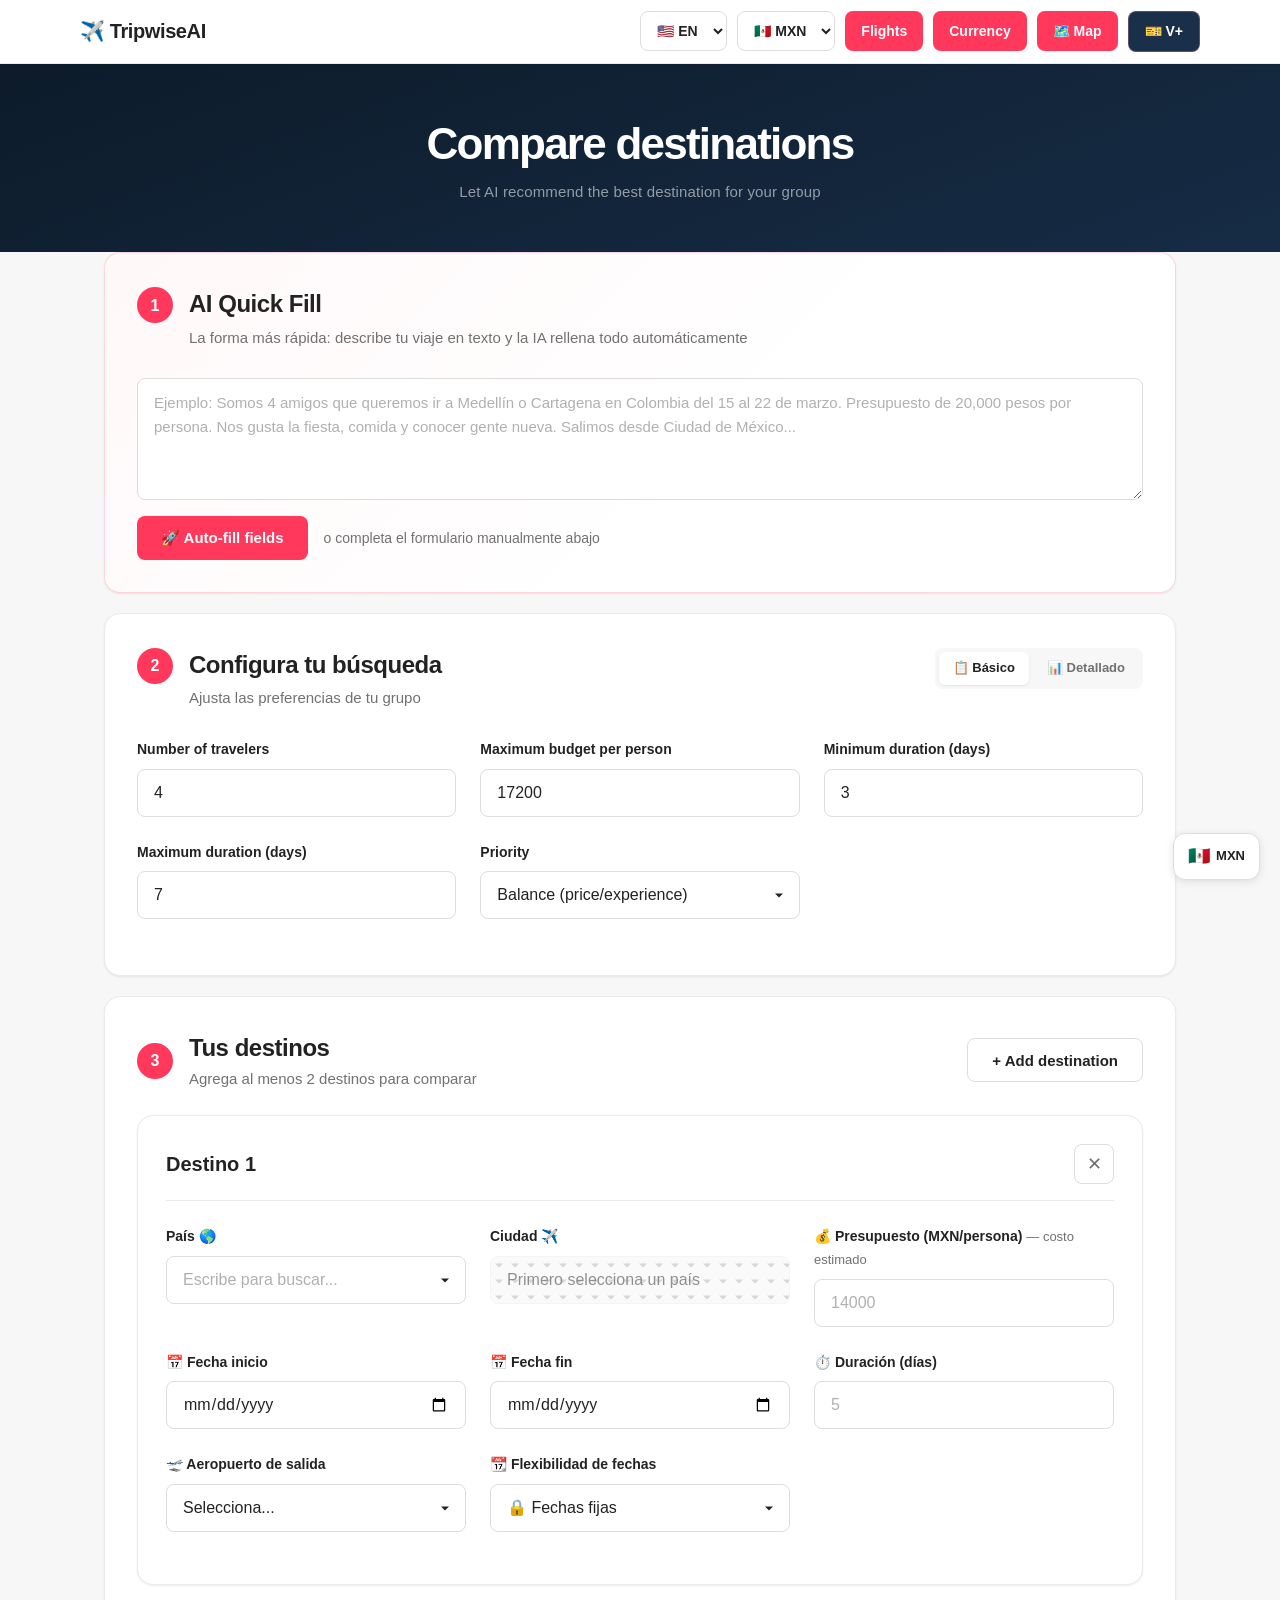
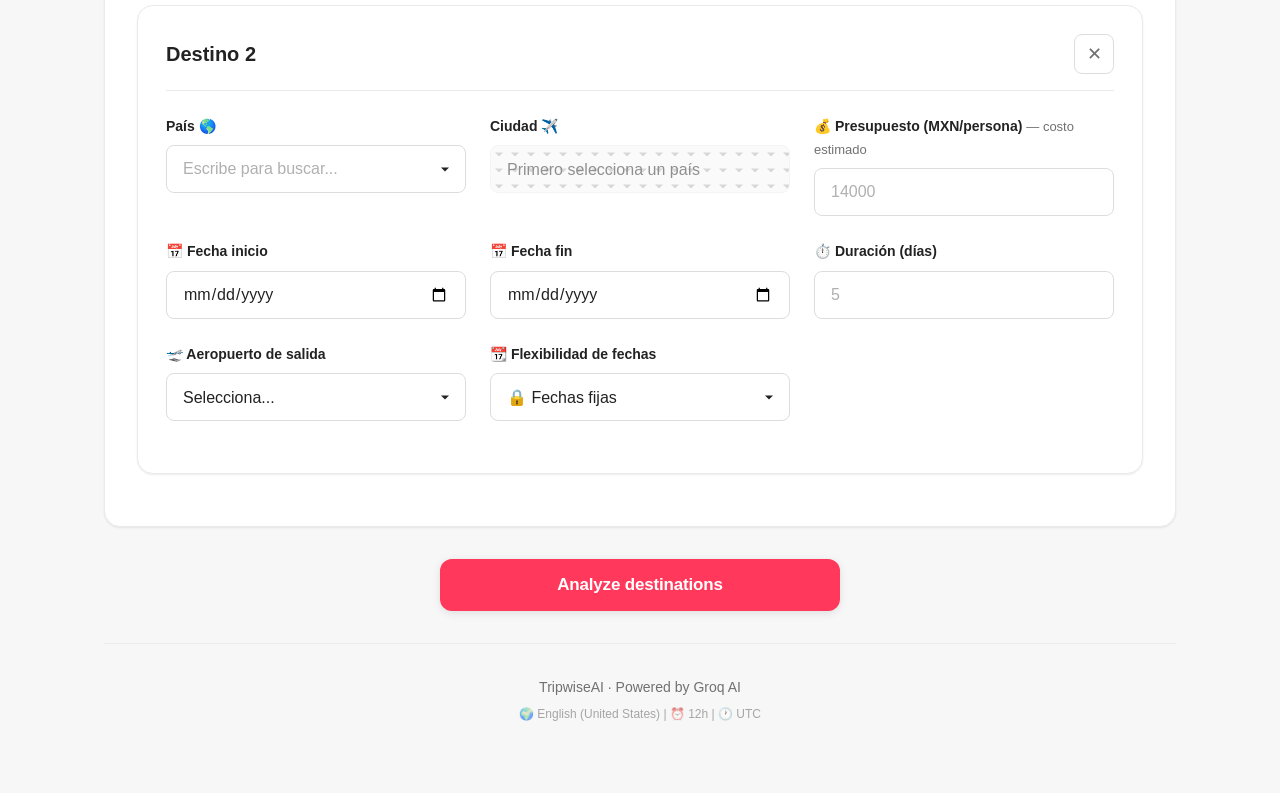
==== commit f22134de: "Merge branch 'develop'" ====
--- a/frontend/compare.html
+++ b/frontend/compare.html
@@ -32,18 +32,18 @@
                     <option value="MXN" selected>🇲🇽 MXN</option>
                     <option value="COP">🇨🇴 COP</option>
                 </select>
-                <a href="index.html" class="nav-link">✈️ Buscar vuelos</a>
+                <a href="index.html" class="nav-link" data-i18n="header.flights">✈️ Vuelos</a>
                 <a href="currency-converter.html" class="nav-link" data-i18n="header.converter">💱 Divisas</a>
-                <a href="map.html" class="nav-link">🗺️ Mapa</a>
-                <a href="vplus.html" class="nav-link nav-link-vplus">🎫 V+</a>
+                <a href="map.html" class="nav-link" data-i18n="nav.map">🗺️ Mapa</a>
+                <a href="vplus.html" class="nav-link nav-link-vplus" data-i18n="nav.vplus">🎫 V+</a>
             </div>
         </div>
     </header>
 
     <div class="page-hero">
         <div class="page-hero-inner">
-            <h1>Compara destinos</h1>
-            <p class="hero-subtitle">Deja que la IA recomiende el mejor destino para tu grupo</p>
+            <h1 data-i18n="page.compare.title">Compara destinos</h1>
+            <p class="hero-subtitle" data-i18n="page.compare.subtitle">Deja que la IA recomiende el mejor destino para tu grupo</p>
         </div>
     </div>
 
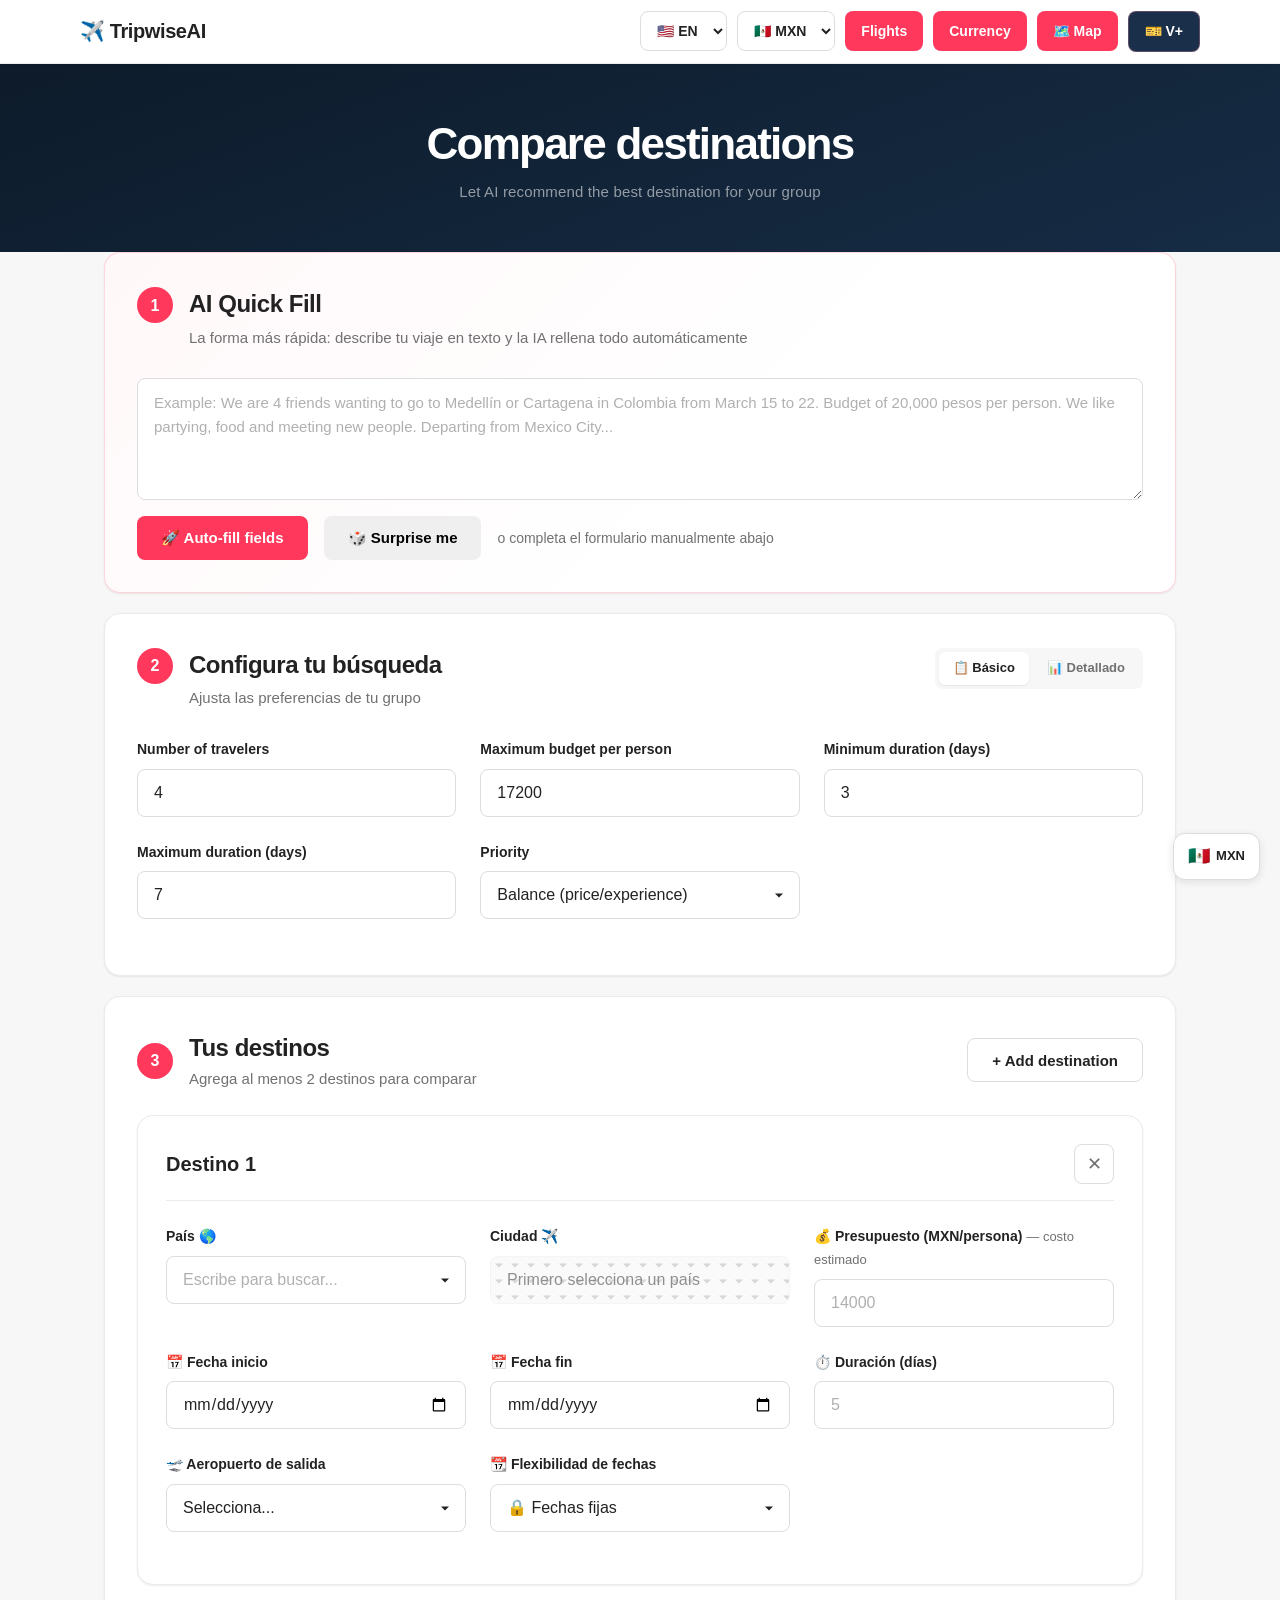
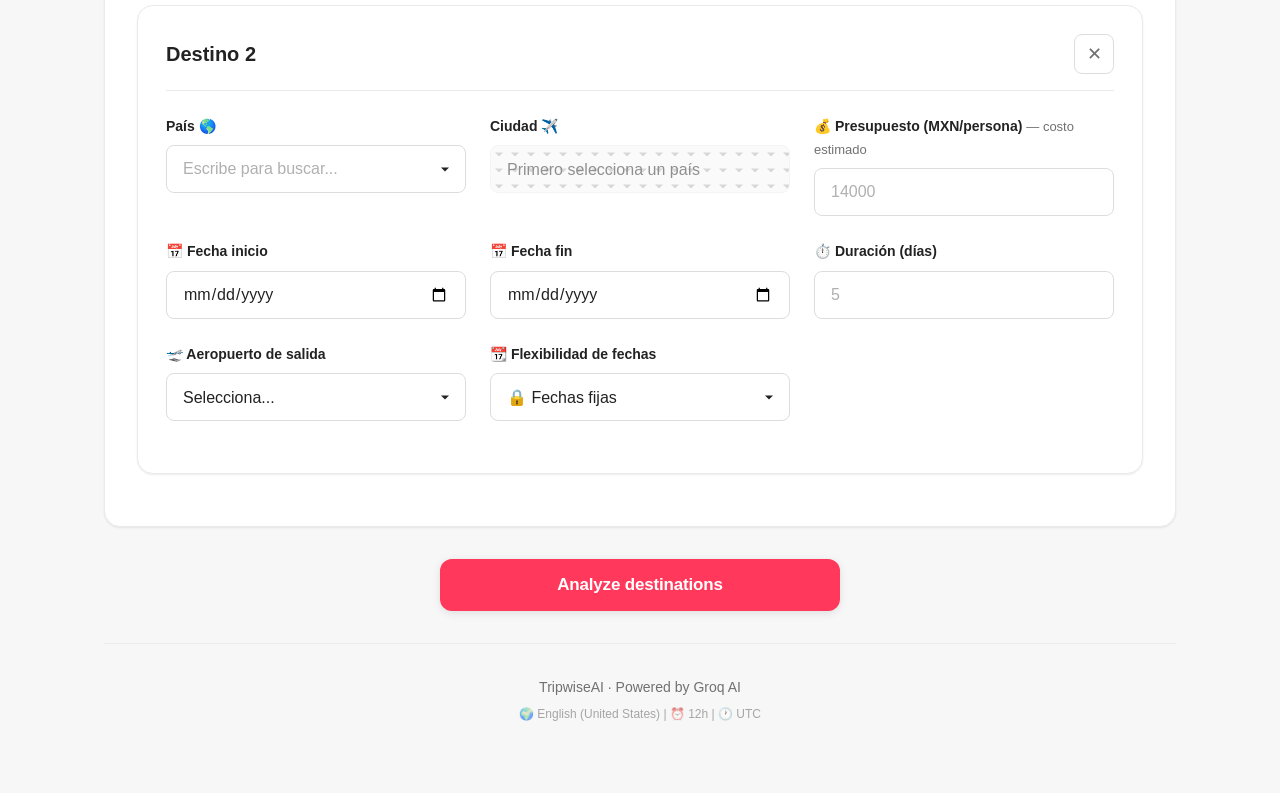
==== commit b2d47d0e: "feat(compare): add random fill button for testing and fun Adds a "Surprise me" button that randomly " ====
--- a/frontend/compare.html
+++ b/frontend/compare.html
@@ -31,6 +31,8 @@
                     <option value="USD">🇺🇸 USD</option>
                     <option value="MXN" selected>🇲🇽 MXN</option>
                     <option value="COP">🇨🇴 COP</option>
+                    <option value="EUR">🇪🇺 EUR</option>
+                    <option value="BRL">🇧🇷 BRL</option>
                 </select>
                 <a href="index.html" class="nav-link" data-i18n="header.flights">✈️ Vuelos</a>
                 <a href="currency-converter.html" class="nav-link" data-i18n="header.converter">💱 Divisas</a>
@@ -71,6 +73,9 @@
                     <div class="quick-fill-actions">
                         <button id="quick-fill-btn" class="btn btn-primary">
                             <span data-i18n="quickfill.button">🚀 Auto-rellenar campos</span>
+                        </button>
+                        <button id="random-fill-btn" class="btn btn-secondary">
+                            <span data-i18n="quickfill.randomButton">🎲 Sorpréndeme</span>
                         </button>
                         <span class="or-divider">o completa el formulario manualmente abajo</span>
                     </div>
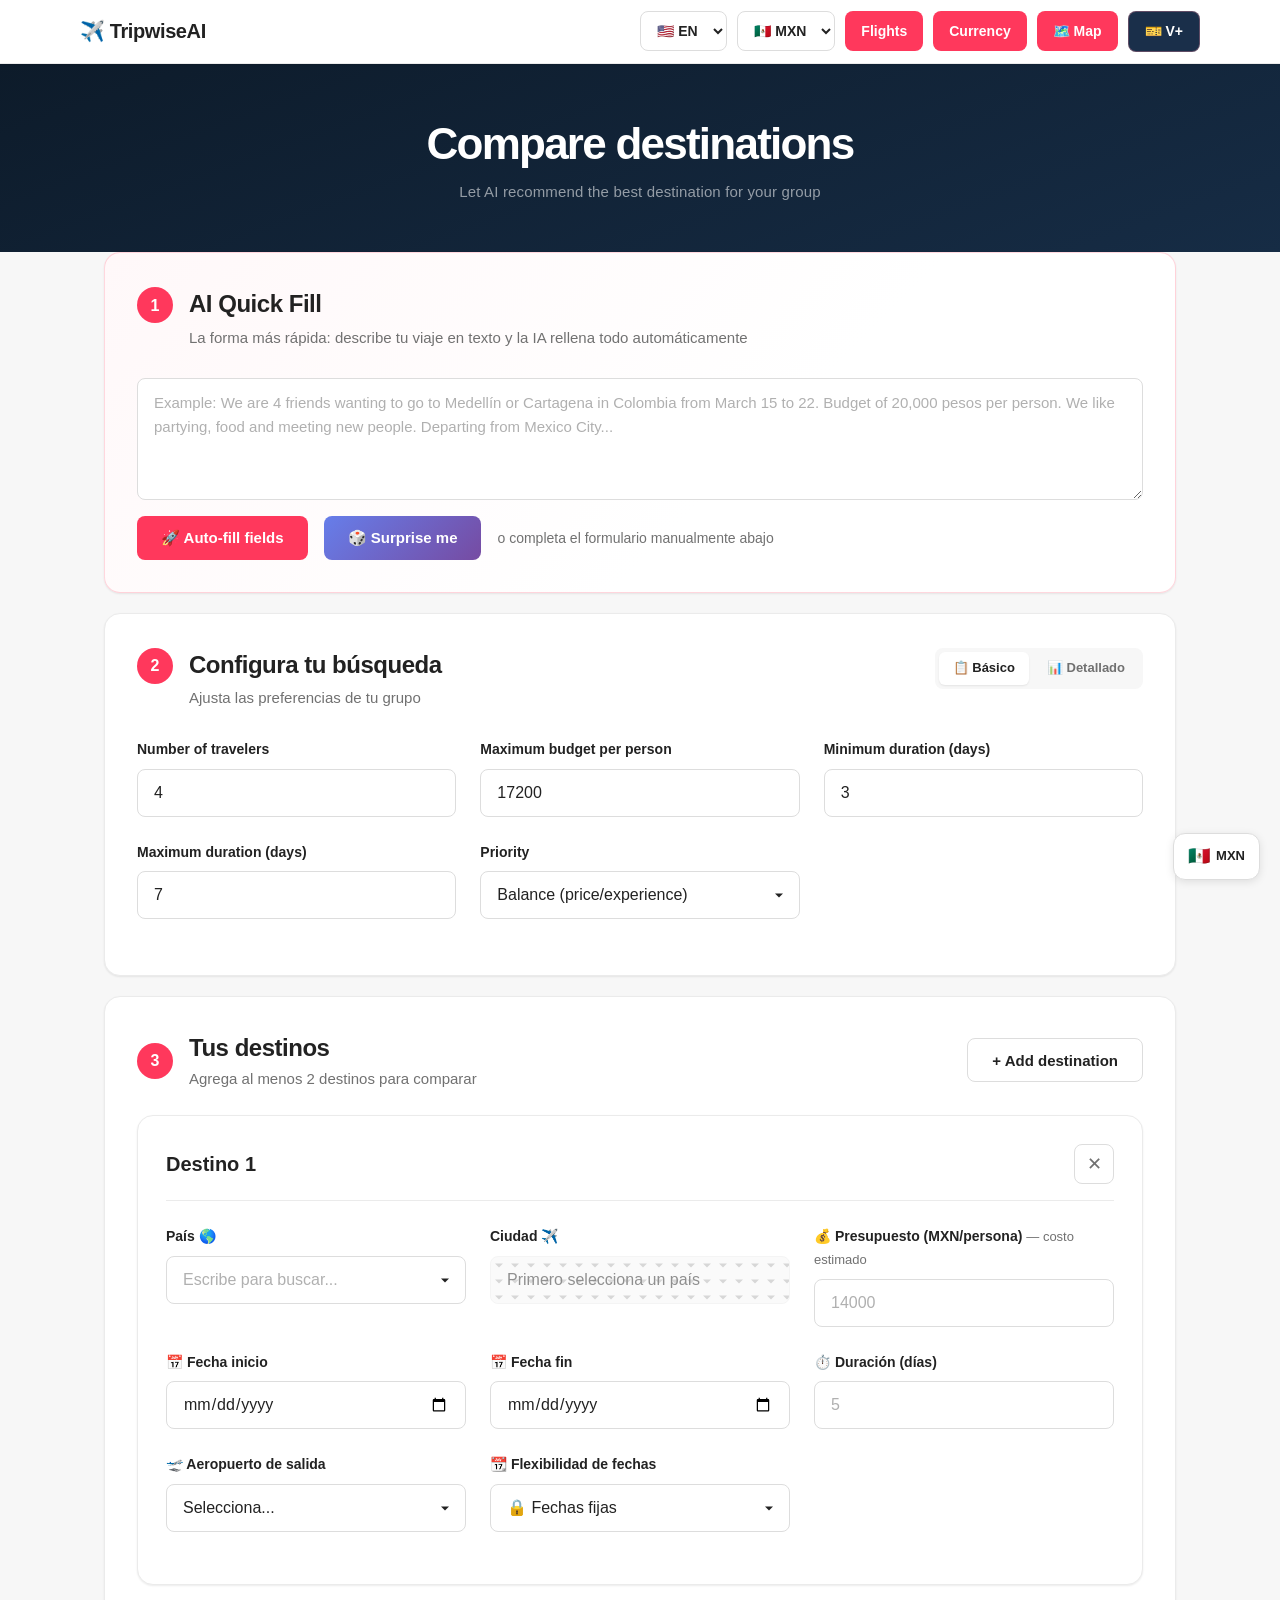
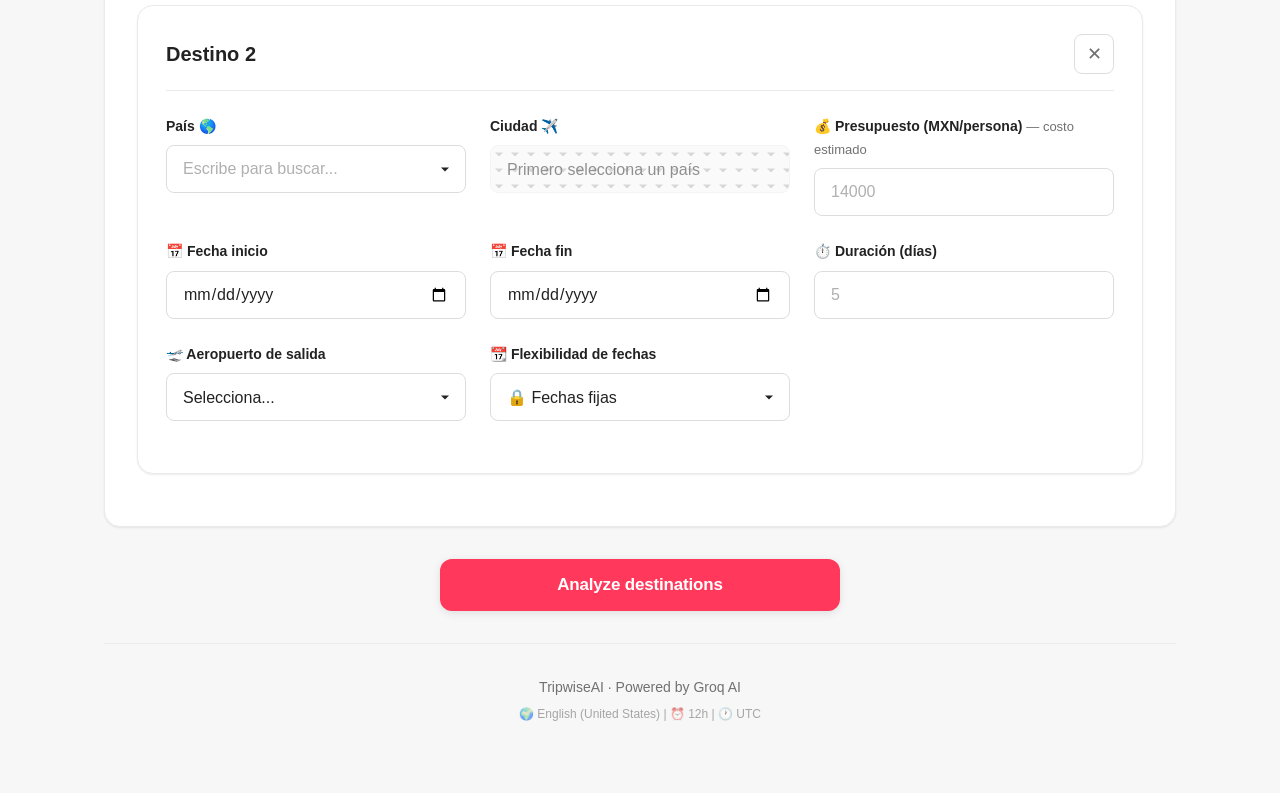
==== commit a2223b1f: "feat(compare): improve random fill and add btn-secondary style - Fix random fill to work with all fo" ====
--- a/frontend/compare.html
+++ b/frontend/compare.html
@@ -7,7 +7,7 @@
     <meta name="apple-mobile-web-app-status-bar-style" content="default">
     <meta name="theme-color" content="#FF385C">
     <title>TripwiseAI - Encuentra tu próximo destino</title>
-    <link rel="stylesheet" href="css/styles.css">
+    <link rel="stylesheet" href="css/styles.css?v=3">
 </head>
 <body>
 
@@ -295,9 +295,9 @@
         </div>
     </div>
 
-    <script src="js/i18n.js"></script>
-    <script src="js/destinations-data.js"></script>
-    <script src="js/app.js"></script>
-    <script src="js/nav.js"></script>
+    <script src="js/i18n.js?v=3"></script>
+    <script src="js/destinations-data.js?v=3"></script>
+    <script src="js/app.js?v=5"></script>
+    <script src="js/nav.js?v=3"></script>
 </body>
 </html>
--- a/frontend/css/styles.css
+++ b/frontend/css/styles.css
@@ -522,6 +522,23 @@
     box-shadow: none;
 }
 
+.btn-secondary {
+    background: linear-gradient(135deg, #667eea 0%, #764ba2 100%);
+    color: white;
+    border: none;
+}
+
+.btn-secondary:hover {
+    background: linear-gradient(135deg, #5a67d8 0%, #6b46c1 100%);
+    transform: translateY(-1px);
+    box-shadow: var(--shadow-md);
+}
+
+.btn-secondary:active {
+    transform: translateY(1px) scale(0.98);
+    box-shadow: none;
+}
+
 .btn-outline {
     background: white;
     border: 1.5px solid var(--border-color);
